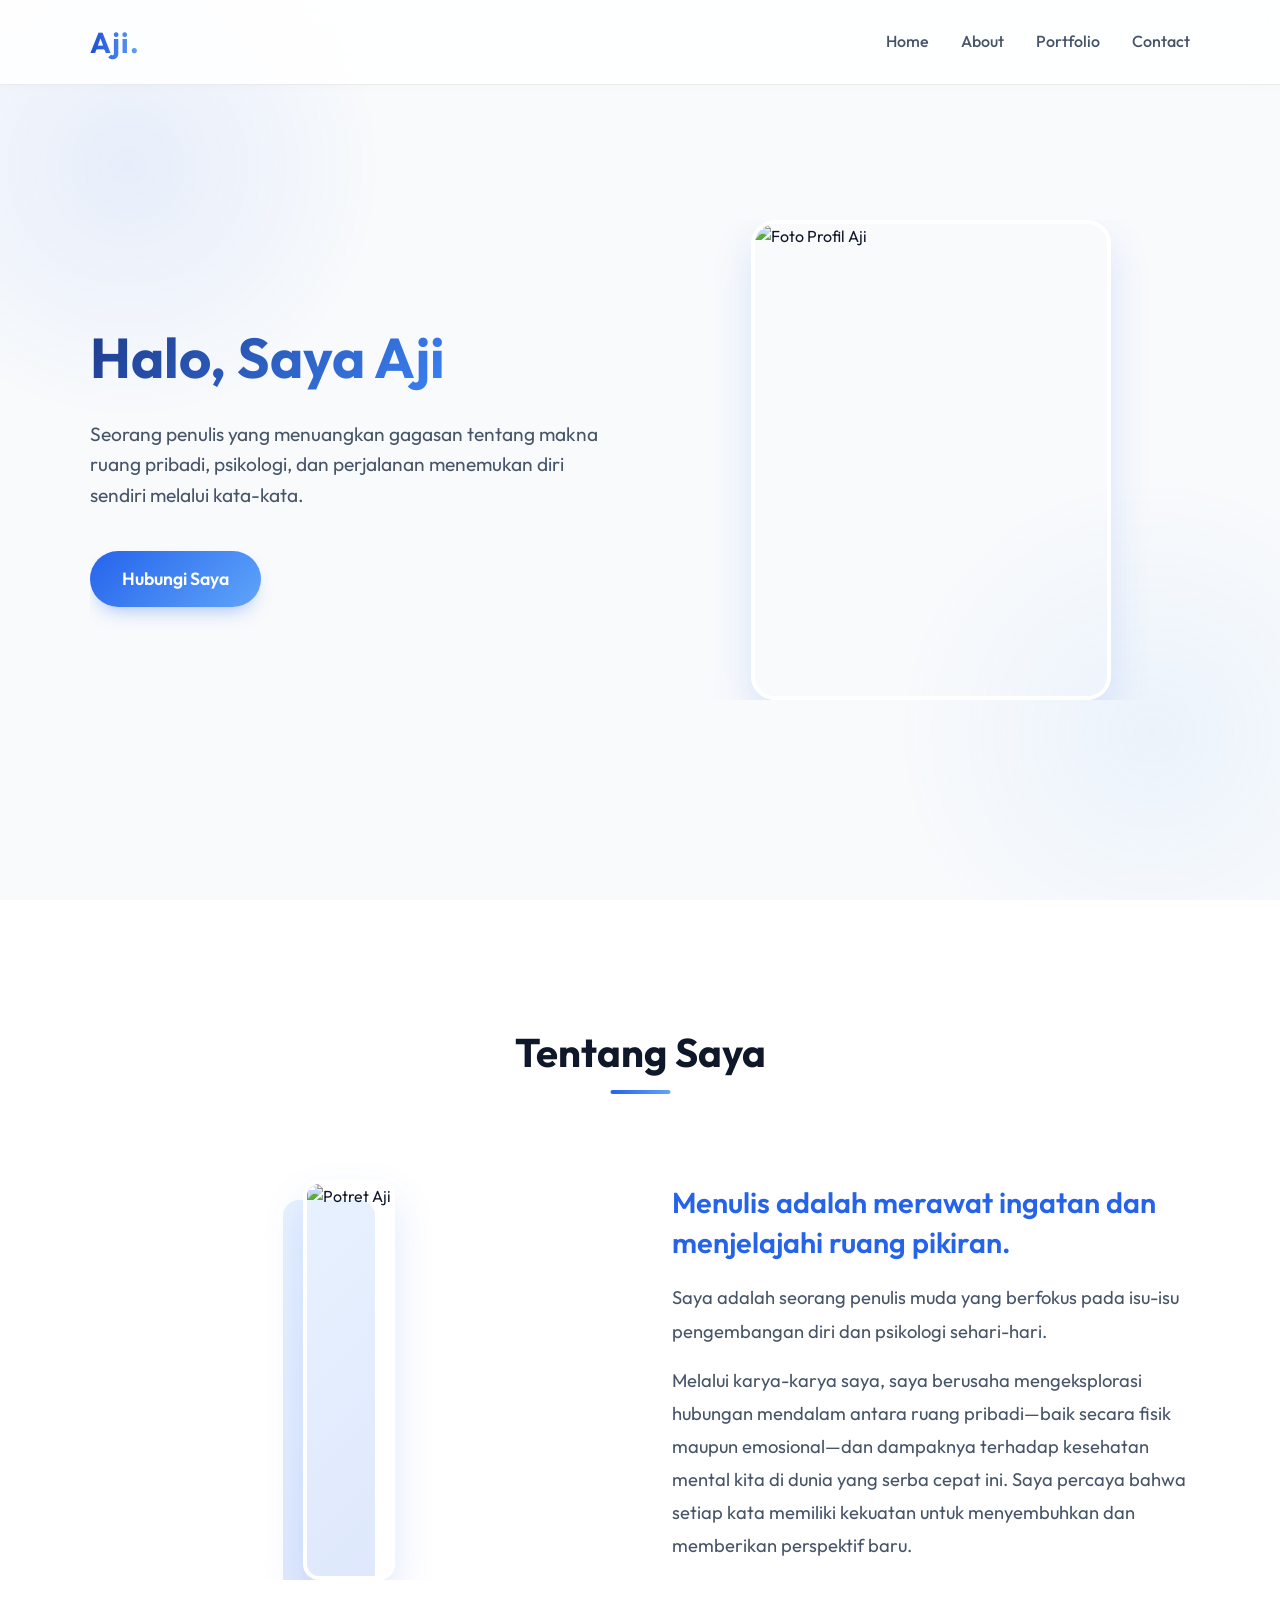
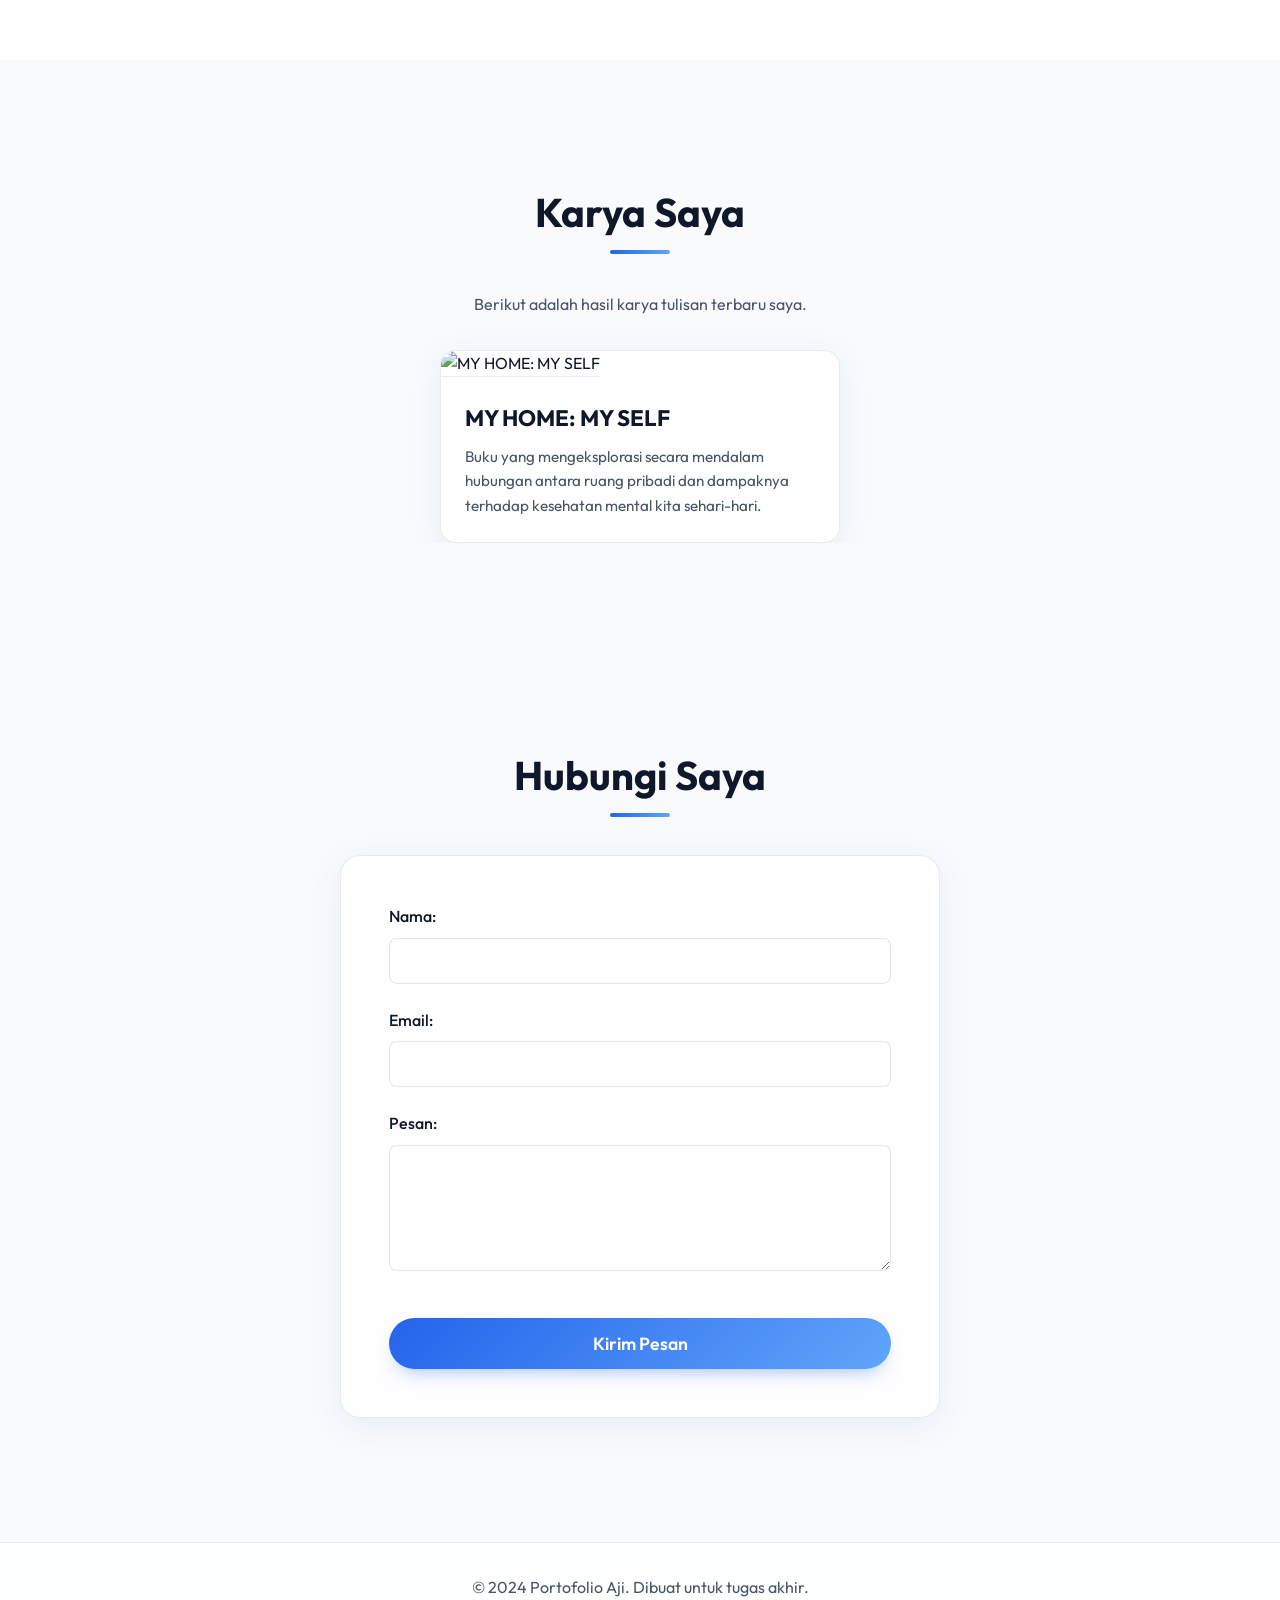
==== index.html @ 503f4e2e "porto" ====
<!doctype html>
<html lang="id">
  <head>
    <meta charset="UTF-8" />
    <meta name="viewport" content="width=device-width, initial-scale=1.0" />
    <title>Portofolio Aji - Penulis</title>
    <link rel="preconnect" href="https://fonts.googleapis.com" />
    <link rel="preconnect" href="https://fonts.gstatic.com" crossorigin />
    <link
      href="https://fonts.googleapis.com/css2?family=Outfit:wght@300;400;500;600;700&display=swap"
      rel="stylesheet"
    />
    <link rel="stylesheet" href="css/style.css" />
  </head>
  <body>
    <header>
      <div class="container">
        <h1>Aji.</h1>
        <nav id="navbar">
          <ul>
            <li><a href="#home">Home</a></li>
            <li><a href="#about">About</a></li>
            <li><a href="#portfolio">Portfolio</a></li>
            <li><a href="#contact">Contact</a></li>
          </ul>
        </nav>
      </div>
    </header>

    <section id="home" class="hero">
      <div class="container hero-content">
        <div class="hero-text">
          <h2>Halo, Saya Aji</h2>
          <p>
            Seorang penulis yang menuangkan gagasan tentang makna ruang pribadi,
            psikologi, dan perjalanan menemukan diri sendiri melalui kata-kata.
          </p>
          <a href="#contact" class="btn">Hubungi Saya</a>
        </div>
        <div class="hero-image">
          <img
            src="img/foto-aji1.jpeg"
            alt="Foto Profil Aji"
            class="profile-img"
          />
        </div>
      </div>
    </section>

    <section id="about">
      <div class="container">
        <h2>Tentang Saya</h2>
        <div class="about-content">
          <div class="about-image">
            <div class="img-wrapper">
              <img src="img/foto-aji2.jpeg" alt="Potret Aji" />
            </div>
          </div>
          <div class="about-text">
            <h3>
              Menulis adalah merawat ingatan dan menjelajahi ruang pikiran.
            </h3>
            <p>
              Saya adalah seorang penulis muda yang berfokus pada isu-isu
              pengembangan diri dan psikologi sehari-hari.
            </p>
            <p>
              Melalui karya-karya saya, saya berusaha mengeksplorasi hubungan
              mendalam antara ruang pribadi—baik secara fisik maupun
              emosional—dan dampaknya terhadap kesehatan mental kita di dunia
              yang serba cepat ini. Saya percaya bahwa setiap kata memiliki
              kekuatan untuk menyembuhkan dan memberikan perspektif baru.
            </p>
          </div>
        </div>
      </div>
    </section>

    <section id="portfolio">
      <div class="container">
        <h2>Karya Saya</h2>
        <p
          style="
            text-align: center;
            color: var(--text-muted);
            margin-bottom: 2rem;
          "
        >
          Berikut adalah hasil karya tulisan terbaru saya.
        </p>

        <div id="portfolio-container" class="grid-container">
          <!-- Data Portofolio Statis -->
          <div class="portfolio-item">
            <img src="img/foto-aji2.jpeg" alt="MY HOME: MY SELF" />
            <div class="portfolio-info">
              <h3>MY HOME: MY SELF</h3>
              <p>
                Buku yang mengeksplorasi secara mendalam hubungan antara ruang
                pribadi dan dampaknya terhadap kesehatan mental kita
                sehari-hari.
              </p>
            </div>
          </div>
        </div>
      </div>
    </section>

    <section id="contact">
      <div class="container">
        <h2>Hubungi Saya</h2>
        <form id="contact-form">
          <div class="form-group">
            <label for="name">Nama:</label>
            <input type="text" id="name" name="name" required />
          </div>
          <div class="form-group">
            <label for="email">Email:</label>
            <input type="email" id="email" name="email" required />
          </div>
          <div class="form-group">
            <label for="message">Pesan:</label>
            <textarea id="message" name="message" rows="5" required></textarea>
          </div>
          <button type="submit" class="btn">Kirim Pesan</button>
        </form>
        <div id="form-response"></div>
      </div>
    </section>

    <footer>
      <div class="container">
        <p>&copy; 2024 Portofolio Aji. Dibuat untuk tugas akhir.</p>
      </div>
    </footer>

    <script src="js/script.js"></script>
  </body>
</html>
---- css/style.css ----
/* Reset Margin dan Padding */
* {
  margin: 0;
  padding: 0;
  box-sizing: border-box;
  font-family: "Outfit", sans-serif;
}

/* CSS Variables - Tema Biru Putih (Light Theme) */
:root {
  --primary-color: #2563eb;
  --primary-hover: #1d4ed8;
  --secondary-color: #60a5fa;
  --bg-color: #f8fafc;
  --card-bg: rgba(255, 255, 255, 0.8);
  --text-main: #0f172a;
  --text-muted: #475569;
  --border-color: rgba(0, 0, 0, 0.08);
  --glass-shadow: 0 8px 32px 0 rgba(37, 99, 235, 0.08);
}

body {
  background-color: var(--bg-color);
  color: var(--text-main);
  line-height: 1.6;
  overflow-x: hidden;
}

/* Background Gradients yang lembut */
body::before {
  content: "";
  position: fixed;
  top: -10%;
  left: -10%;
  width: 40vw;
  height: 40vw;
  background: radial-gradient(
    circle,
    rgba(37, 99, 235, 0.08) 0%,
    rgba(248, 250, 252, 0) 70%
  );
  z-index: -1;
  border-radius: 50%;
}
body::after {
  content: "";
  position: fixed;
  bottom: -10%;
  right: -10%;
  width: 40vw;
  height: 40vw;
  background: radial-gradient(
    circle,
    rgba(96, 165, 250, 0.08) 0%,
    rgba(248, 250, 252, 0) 70%
  );
  z-index: -1;
  border-radius: 50%;
}

.container {
  width: 90%;
  max-width: 1100px;
  margin: auto;
  overflow: hidden;
}

/* Header & Navigasi dengan efek Glassmorphism terang */
header {
  background: rgba(255, 255, 255, 0.85);
  backdrop-filter: blur(12px);
  -webkit-backdrop-filter: blur(12px);
  border-bottom: 1px solid var(--border-color);
  position: fixed;
  width: 100%;
  top: 0;
  z-index: 1000;
  transition: all 0.3s ease;
  box-shadow: 0 2px 10px rgba(0, 0, 0, 0.02);
}

header .container {
  display: flex;
  justify-content: space-between;
  align-items: center;
  padding: 1.2rem 0;
}

header h1 {
  font-weight: 700;
  font-size: 1.8rem;
  background: linear-gradient(to right, #1d4ed8, #60a5fa);
  -webkit-background-clip: text;
  -webkit-text-fill-color: transparent;
  letter-spacing: 1px;
}

nav ul {
  list-style: none;
  display: flex;
  gap: 2rem;
}

nav ul li a {
  color: var(--text-muted);
  text-decoration: none;
  font-weight: 500;
  font-size: 1rem;
  position: relative;
  transition: color 0.3s;
}

nav ul li a::after {
  content: "";
  position: absolute;
  width: 0;
  height: 2px;
  bottom: -4px;
  left: 0;
  background: var(--primary-color);
  transition: width 0.3s ease;
}

nav ul li a:hover {
  color: var(--primary-color);
}

nav ul li a:hover::after {
  width: 100%;
}

/* Section Dasar */
section {
  padding: 120px 0 80px;
}

section h2 {
  text-align: center;
  margin-bottom: 3rem;
  font-size: 2.5rem;
  font-weight: 700;
  position: relative;
  display: inline-block;
  left: 50%;
  transform: translateX(-50%);
  color: var(--text-main);
}
section h2::after {
  content: "";
  position: absolute;
  bottom: -10px;
  left: 50%;
  transform: translateX(-50%);
  width: 60px;
  height: 4px;
  background: linear-gradient(
    to right,
    var(--primary-color),
    var(--secondary-color)
  );
  border-radius: 2px;
}

/* Hero Section */
.hero {
  min-height: 100vh;
  display: flex;
  align-items: center;
  padding-top: 100px;
}

.hero-content {
  display: flex;
  flex-direction: row;
  align-items: center;
  justify-content: space-between;
  gap: 4rem;
  animation: fadeIn 1s ease-out forwards;
}

.hero-text {
  flex: 1;
  text-align: left;
}

.hero-text h2 {
  font-size: 3.5rem;
  margin-bottom: 1rem;
  left: 0;
  transform: none;
  background: linear-gradient(135deg, #1e3a8a, #3b82f6);
  -webkit-background-clip: text;
  -webkit-text-fill-color: transparent;
}
.hero-text h2::after {
  display: none;
}

.hero-text p {
  font-size: 1.2rem;
  color: var(--text-muted);
  margin: 0 0 2.5rem 0;
}

.hero-image {
  flex: 1;
  display: flex;
  justify-content: center;
  position: relative;
}

.profile-img {
  width: 100%;
  max-width: 360px;
  height: 480px;
  border-radius: 24px;
  object-fit: cover;
  object-position: center;
  border: 4px solid #ffffff;
  box-shadow: 0 20px 40px rgba(37, 99, 235, 0.15);
  transition:
    transform 0.5s ease,
    box-shadow 0.5s ease;
}

.profile-img:hover {
  transform: translateY(-10px);
  box-shadow: 0 30px 60px rgba(37, 99, 235, 0.25);
}

/* Tombol */
.btn {
  display: inline-block;
  background: linear-gradient(
    135deg,
    var(--primary-color),
    var(--secondary-color)
  );
  color: #ffffff;
  padding: 14px 32px;
  text-decoration: none;
  border: none;
  border-radius: 30px;
  font-weight: 600;
  font-size: 1.1rem;
  cursor: pointer;
  box-shadow: 0 10px 20px -10px rgba(37, 99, 235, 0.5);
  transition: all 0.3s ease;
}

.btn:hover {
  transform: translateY(-3px);
  box-shadow: 0 15px 25px -10px rgba(37, 99, 235, 0.7);
  color: #ffffff;
}

/* About Section (Layout Split) */
#about {
  background-color: #ffffff;
}

.about-content {
  display: flex;
  align-items: center;
  gap: 4rem;
  margin-top: 3rem;
}

.about-image {
  flex: 1;
  display: flex;
  justify-content: center;
}

.img-wrapper {
  position: relative;
  display: inline-block;
}

.img-wrapper img {
  display: block;
  width: 100%;
  max-width: 320px;
  height: 400px;
  object-fit: cover;
  object-position: top;
  border-radius: 16px;
  box-shadow: 0 20px 40px rgba(37, 99, 235, 0.15);
  position: relative;
  z-index: 2;
  border: 4px solid #ffffff;
}

.img-wrapper::after {
  content: "";
  position: absolute;
  bottom: -20px;
  left: -20px;
  width: 100%;
  height: 100%;
  background: linear-gradient(
    135deg,
    var(--secondary-color),
    var(--primary-color)
  );
  opacity: 0.15;
  border-radius: 16px;
  z-index: 1;
}

.about-text {
  flex: 1;
}

.about-text h3 {
  font-size: 1.8rem;
  color: var(--primary-color);
  margin-bottom: 1.2rem;
  line-height: 1.4;
  font-weight: 600;
}

.about-text p {
  font-size: 1.15rem;
  color: var(--text-muted);
  line-height: 1.8;
  margin-bottom: 1rem;
}

/* Portfolio Grid */
.grid-container {
  display: grid;
  grid-template-columns: repeat(auto-fit, minmax(300px, 1fr));
  gap: 2.5rem;
  justify-content: center;
}

.portfolio-item {
  background: var(--card-bg);
  backdrop-filter: blur(10px);
  -webkit-backdrop-filter: blur(10px);
  border: 1px solid var(--border-color);
  border-radius: 16px;
  overflow: hidden;
  transition:
    transform 0.4s ease,
    box-shadow 0.4s ease;
  box-shadow: var(--glass-shadow);
  max-width: 400px;
  margin: 0 auto;
}

.portfolio-item:hover {
  transform: translateY(-10px);
  box-shadow: 0 20px 40px rgba(37, 99, 235, 0.15);
  border-color: rgba(37, 99, 235, 0.2);
}

.portfolio-item img {
  width: 100%;
  height: 350px;
  object-fit: cover;
  object-position: top;
  border-bottom: 1px solid var(--border-color);
  transition: transform 0.5s ease;
}

.portfolio-item:hover img {
  transform: scale(1.05);
}

.portfolio-info {
  padding: 1.5rem;
}

.portfolio-info h3 {
  font-size: 1.4rem;
  color: var(--text-main);
  margin-bottom: 0.5rem;
}

.portfolio-info p {
  color: var(--text-muted);
  font-size: 0.95rem;
}

.loading {
  text-align: center;
  grid-column: 1 / -1;
  font-size: 1.2rem;
  color: var(--text-muted);
  animation: pulse 1.5s infinite;
}

/* Form Kontak */
#contact-form {
  max-width: 600px;
  margin: 0 auto;
  background: var(--card-bg);
  backdrop-filter: blur(10px);
  border: 1px solid var(--border-color);
  padding: 3rem;
  border-radius: 20px;
  box-shadow: var(--glass-shadow);
}

.form-group {
  margin-bottom: 1.5rem;
}

.form-group label {
  display: block;
  margin-bottom: 0.5rem;
  font-weight: 500;
  color: var(--text-main);
}

.form-group input,
.form-group textarea {
  width: 100%;
  padding: 12px 16px;
  background: #ffffff;
  border: 1px solid rgba(0, 0, 0, 0.1);
  border-radius: 8px;
  color: var(--text-main);
  font-family: inherit;
  font-size: 1rem;
  transition: all 0.3s ease;
}

.form-group input:focus,
.form-group textarea:focus {
  outline: none;
  border-color: var(--primary-color);
  box-shadow: 0 0 0 3px rgba(37, 99, 235, 0.15);
}

#contact-form .btn {
  width: 100%;
  margin-top: 1rem;
}

#form-response {
  margin-top: 20px;
  text-align: center;
  font-weight: 500;
  min-height: 24px;
}
.success {
  color: #16a34a;
}
.error {
  color: #dc2626;
}

/* Footer */
footer {
  text-align: center;
  padding: 2rem 0;
  border-top: 1px solid var(--border-color);
  color: var(--text-muted);
  background: rgba(255, 255, 255, 0.85);
}

/* Animations */
@keyframes fadeIn {
  from {
    opacity: 0;
    transform: translateY(20px);
  }
  to {
    opacity: 1;
    transform: translateY(0);
  }
}

@keyframes pulse {
  0% {
    opacity: 0.6;
  }
  50% {
    opacity: 1;
  }
  100% {
    opacity: 0.6;
  }
}

/* Responsif untuk Layar Kecil */
@media (max-width: 768px) {
  header .container {
    flex-direction: column;
    gap: 1rem;
  }
  nav ul {
    gap: 1rem;
    flex-wrap: wrap;
    justify-content: center;
  }
  .hero-content {
    flex-direction: column-reverse;
    text-align: center;
    gap: 2rem;
  }
  .hero-text {
    text-align: center;
  }
  .hero-text h2 {
    font-size: 2.5rem;
  }
  .profile-img {
    height: 350px;
  }
  .about-content {
    flex-direction: column;
    text-align: center;
    gap: 3rem;
  }
  .img-wrapper::after {
    bottom: -15px;
    left: 15px;
  }
  section {
    padding: 80px 0 40px;
  }
  #contact-form {
    padding: 2rem;
  }
}
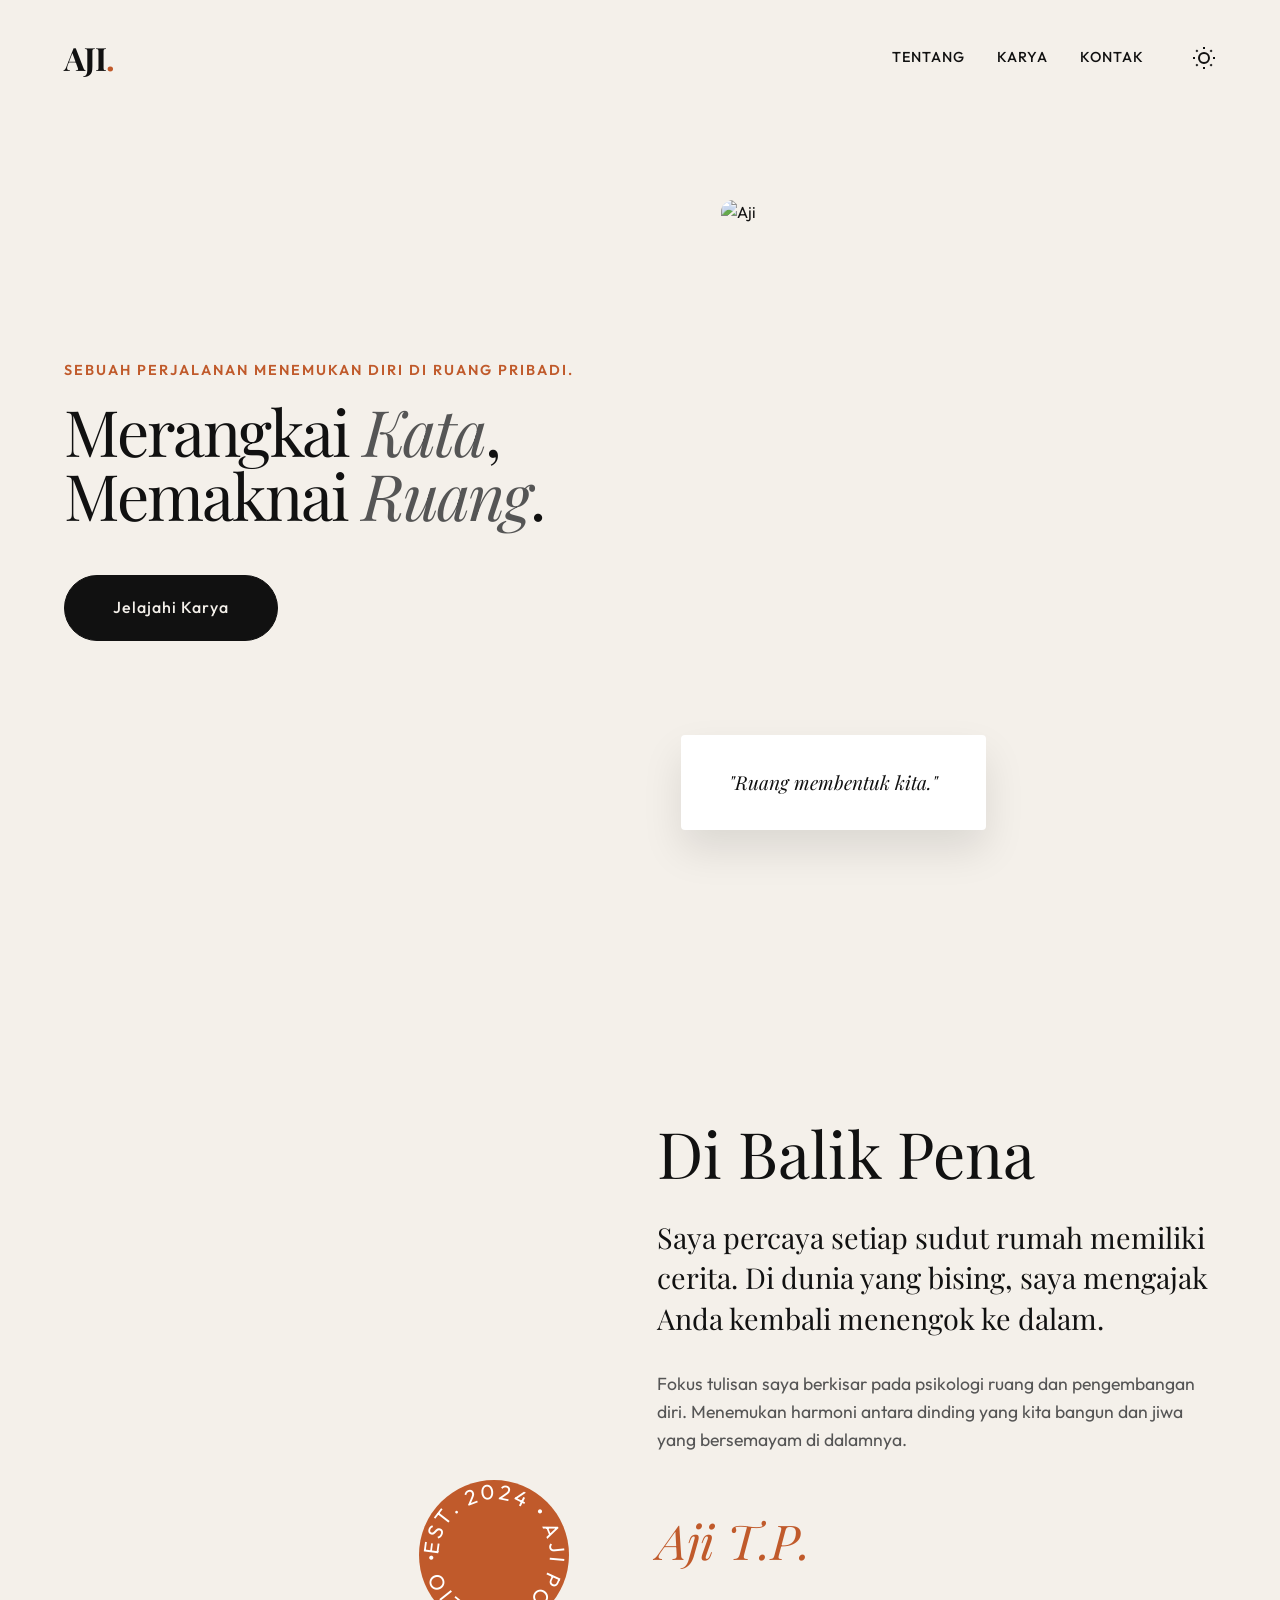
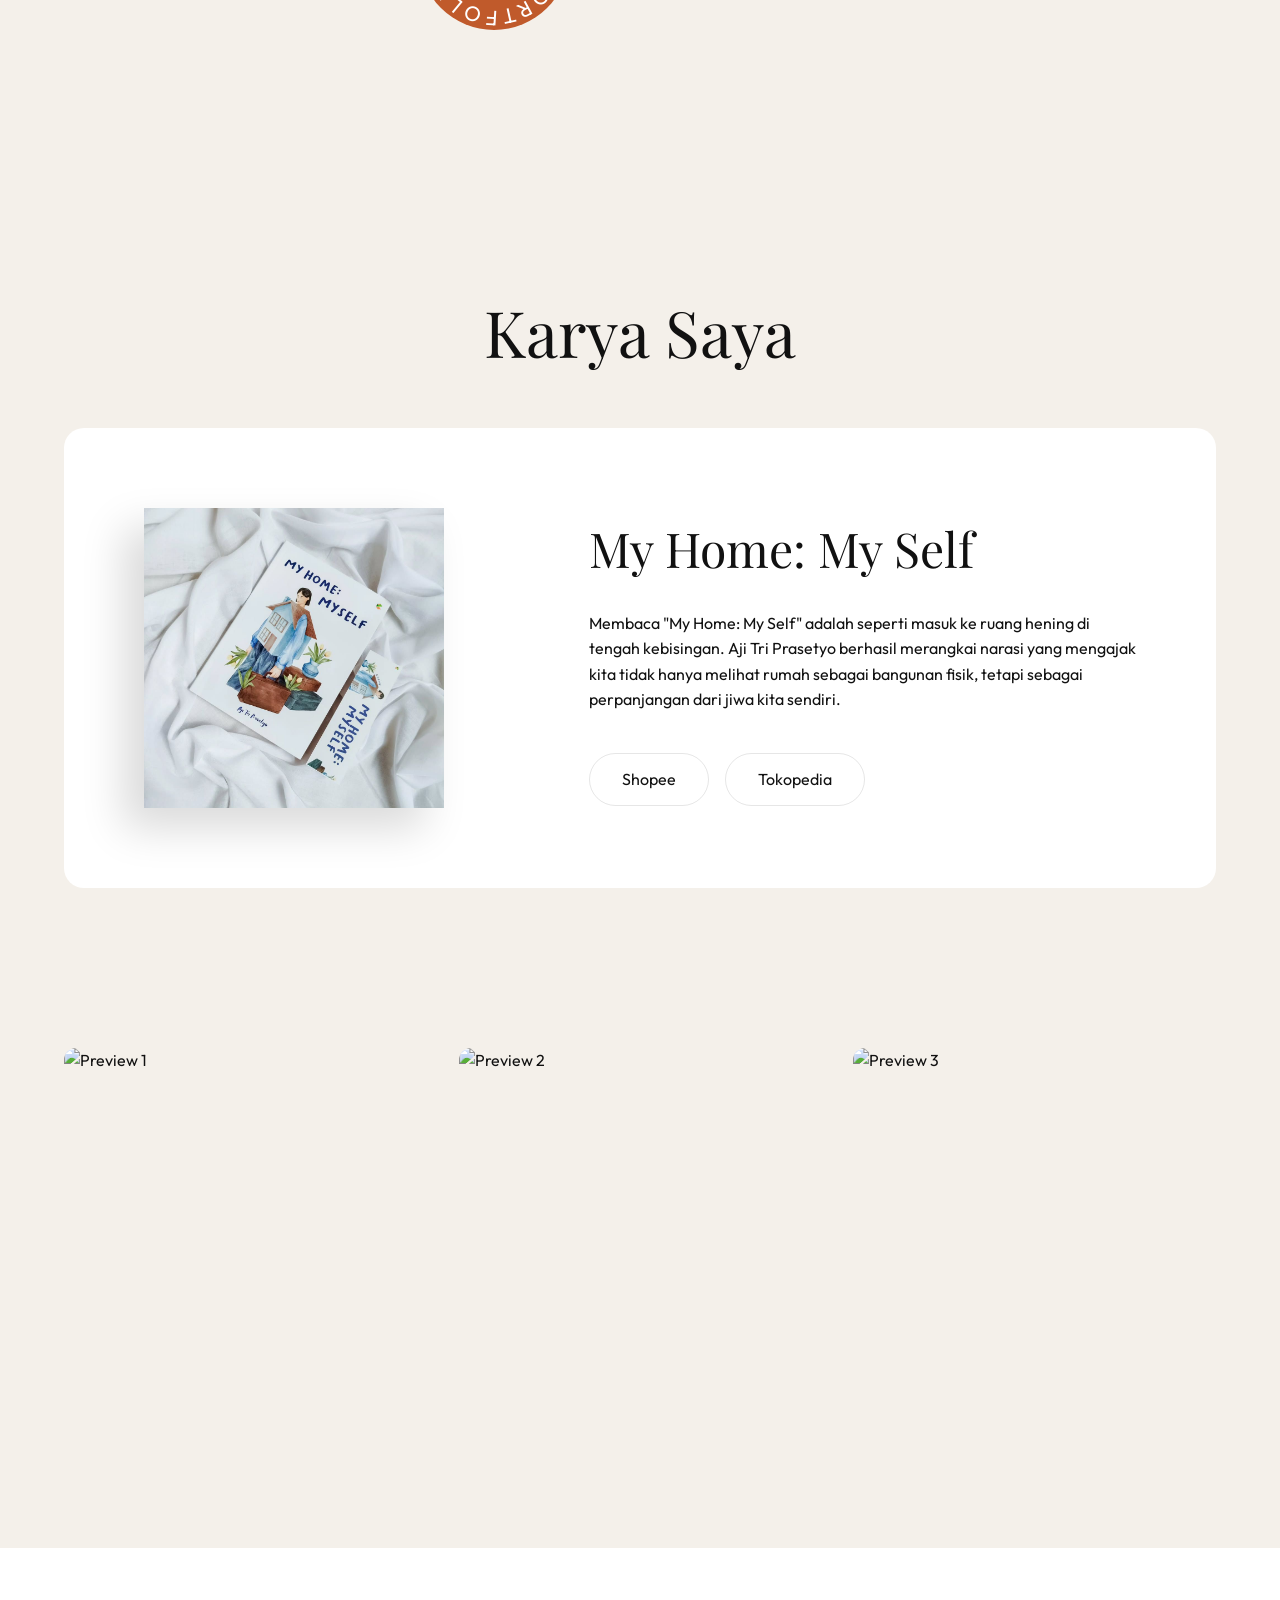
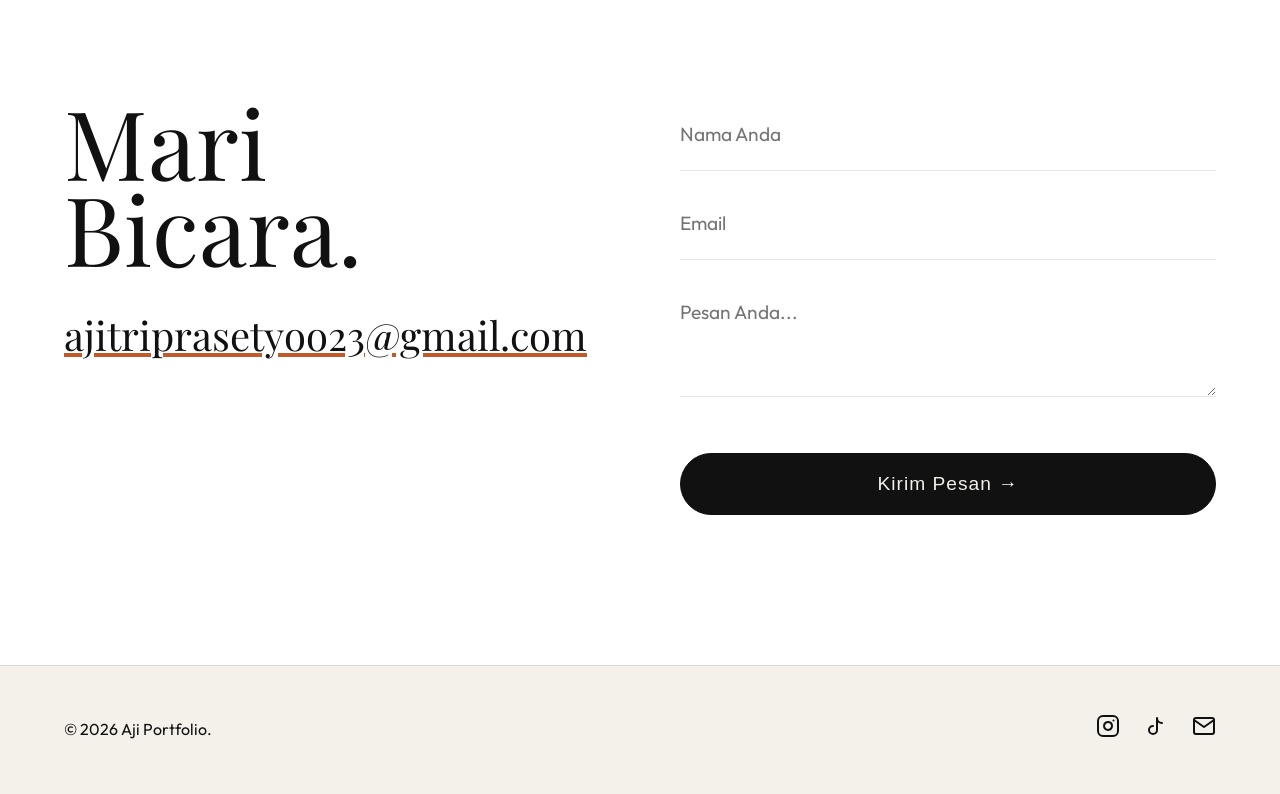
==== commit daa3be4a: "terbaru" ====
--- a/index.html
+++ b/index.html
@@ -1,136 +1,281 @@
 <!doctype html>
-<html lang="id">
+<html lang="id" data-theme="light">
   <head>
     <meta charset="UTF-8" />
     <meta name="viewport" content="width=device-width, initial-scale=1.0" />
-    <title>Portofolio Aji - Penulis</title>
+    <title>Aji — Penulis & Ruang</title>
+
     <link rel="preconnect" href="https://fonts.googleapis.com" />
     <link rel="preconnect" href="https://fonts.gstatic.com" crossorigin />
     <link
-      href="https://fonts.googleapis.com/css2?family=Outfit:wght@300;400;500;600;700&display=swap"
+      href="https://fonts.googleapis.com/css2?family=Outfit:wght@300;400;500;600&family=Playfair+Display:ital,wght@0,400;0,600;0,700;1,400;1,600&display=swap"
       rel="stylesheet"
     />
+
     <link rel="stylesheet" href="css/style.css" />
   </head>
   <body>
-    <header>
+    <nav class="navbar">
+      <div class="container nav-wrapper">
+        <a href="#" class="logo">AJI<span>.</span></a>
+
+        <div class="nav-right">
+          <ul class="nav-links">
+            <li><a href="#about">Tentang</a></li>
+            <li><a href="#book">Karya</a></li>
+            <li><a href="#contact">Kontak</a></li>
+          </ul>
+          <button
+            id="theme-toggle"
+            aria-label="Toggle Dark Mode"
+            style="cursor: pointer"
+          >
+            <svg
+              class="sun-icon"
+              viewBox="0 0 24 24"
+              fill="none"
+              stroke="currentColor"
+              stroke-width="2"
+            >
+              <circle cx="12" cy="12" r="5"></circle>
+              <line x1="12" y1="1" x2="12" y2="3"></line>
+              <line x1="12" y1="21" x2="12" y2="23"></line>
+              <line x1="4.22" y1="4.22" x2="5.64" y2="5.64"></line>
+              <line x1="18.36" y1="18.36" x2="19.78" y2="19.78"></line>
+              <line x1="1" y1="12" x2="3" y2="12"></line>
+              <line x1="21" y1="12" x2="23" y2="12"></line>
+              <line x1="4.22" y1="19.78" x2="5.64" y2="18.36"></line>
+              <line x1="18.36" y1="5.64" x2="19.78" y2="4.22"></line>
+            </svg>
+          </button>
+        </div>
+      </div>
+    </nav>
+
+    <header class="hero-section">
+      <div class="container hero-content">
+        <div class="hero-text reveal-up">
+          <p class="eyebrow">
+            Sebuah Perjalanan Menemukan Diri di Ruang Pribadi.
+          </p>
+          <h1 class="split-text">
+            Merangkai <i>Kata</i>,<br />Memaknai <i>Ruang</i>.
+          </h1>
+          <a href="#book" class="btn-primary">Jelajahi Karya</a>
+        </div>
+        <div class="hero-visual reveal-up delay-1">
+          <div class="parallax-wrap">
+            <img
+              src="img/foto-aji1.jpeg"
+              alt="Aji"
+              class="parallax-img"
+              data-speed="0.15"
+            />
+          </div>
+          <div class="floating-box">
+            <p>"Ruang membentuk kita."</p>
+          </div>
+        </div>
+      </div>
+    </header>
+
+    <section id="about" class="about-section">
+      <div class="container about-grid">
+        <div class="about-visual reveal-up">
+          <img src="img/foto-aji2.jpeg" alt="Aji Writing" class="portrait" />
+          <div class="stamp-wrapper">
+            <svg viewBox="0 0 100 100" class="rotating-text">
+              <path
+                d="M 50, 50 m -37, 0 a 37,37 0 1,1 74,0 a 37,37 0 1,1 -74,0"
+                id="circle"
+                fill="none"
+              />
+              <text>
+                <textPath href="#circle">Est. 2024 • Aji Portfolio •</textPath>
+              </text>
+            </svg>
+          </div>
+        </div>
+        <div class="about-narrative reveal-up delay-1">
+          <h2 class="section-title">Di Balik Pena</h2>
+          <p class="large-text">
+            Saya percaya setiap sudut rumah memiliki cerita. Di dunia yang
+            bising, saya mengajak Anda kembali menengok ke dalam.
+          </p>
+          <p class="muted-text">
+            Fokus tulisan saya berkisar pada psikologi ruang dan pengembangan
+            diri. Menemukan harmoni antara dinding yang kita bangun dan jiwa
+            yang bersemayam di dalamnya.
+          </p>
+          <div class="signature">Aji T.P.</div>
+        </div>
+      </div>
+    </section>
+
+    <section id="book" class="featured-book-section">
       <div class="container">
-        <h1>Aji.</h1>
-        <nav id="navbar">
-          <ul>
-            <li><a href="#home">Home</a></li>
-            <li><a href="#about">About</a></li>
-            <li><a href="#portfolio">Portfolio</a></li>
-            <li><a href="#contact">Contact</a></li>
-          </ul>
-        </nav>
-      </div>
-    </header>
-
-    <section id="home" class="hero">
-      <div class="container hero-content">
-        <div class="hero-text">
-          <h2>Halo, Saya Aji</h2>
-          <p>
-            Seorang penulis yang menuangkan gagasan tentang makna ruang pribadi,
-            psikologi, dan perjalanan menemukan diri sendiri melalui kata-kata.
-          </p>
-          <a href="#contact" class="btn">Hubungi Saya</a>
-        </div>
-        <div class="hero-image">
-          <img
-            src="img/foto-aji1.jpeg"
-            alt="Foto Profil Aji"
-            class="profile-img"
-          />
+        <h2 class="section-title center reveal-up">Karya Saya</h2>
+
+        <div class="book-showcase reveal-up">
+          <div class="book-cover-wrapper">
+            <img
+              src="img/sampul-buku.jpg"
+              alt="Cover My Home My Self"
+              class="main-cover"
+            />
+          </div>
+
+          <div class="showcase-content">
+            <h3>My Home: My Self</h3>
+            <p class="synopsis">
+              Membaca "My Home: My Self" adalah seperti masuk ke ruang hening di
+              tengah kebisingan. Aji Tri Prasetyo berhasil merangkai narasi yang
+              mengajak kita tidak hanya melihat rumah sebagai bangunan fisik,
+              tetapi sebagai perpanjangan dari jiwa kita sendiri.
+            </p>
+            <div class="shop-badges">
+              <a href="#" class="btn-outline">Shopee</a>
+              <a href="#" class="btn-outline">Tokopedia</a>
+            </div>
+          </div>
+        </div>
+
+        <div id="dynamic-portfolio" class="dynamic-grid reveal-up"></div>
+
+        <div class="visual-strip reveal-up">
+          <div class="strip-item">
+            <img src="img/buku-satu.jpg" alt="Preview 1" />
+          </div>
+          <div class="strip-item">
+            <img src="img/buku-dua.jpg" alt="Preview 2" />
+          </div>
+          <div class="strip-item">
+            <img src="img/buku-tiga.jpg" alt="Preview 3" />
+          </div>
         </div>
       </div>
     </section>
 
-    <section id="about">
-      <div class="container">
-        <h2>Tentang Saya</h2>
-        <div class="about-content">
-          <div class="about-image">
-            <div class="img-wrapper">
-              <img src="img/foto-aji2.jpeg" alt="Potret Aji" />
-            </div>
-          </div>
-          <div class="about-text">
-            <h3>
-              Menulis adalah merawat ingatan dan menjelajahi ruang pikiran.
-            </h3>
-            <p>
-              Saya adalah seorang penulis muda yang berfokus pada isu-isu
-              pengembangan diri dan psikologi sehari-hari.
-            </p>
-            <p>
-              Melalui karya-karya saya, saya berusaha mengeksplorasi hubungan
-              mendalam antara ruang pribadi—baik secara fisik maupun
-              emosional—dan dampaknya terhadap kesehatan mental kita di dunia
-              yang serba cepat ini. Saya percaya bahwa setiap kata memiliki
-              kekuatan untuk menyembuhkan dan memberikan perspektif baru.
-            </p>
-          </div>
+    <section id="contact" class="contact-section">
+      <div class="container contact-wrapper reveal-up">
+        <div class="contact-text">
+          <h2 class="huge-text">Mari<br />Bicara.</h2>
+          <a
+            href="https://mail.google.com/mail/?view=cm&fs=1&to=ajitriprasetyoo23@gmail.com"
+            target="_blank"
+            class="email-display"
+            >ajitriprasetyoo23@gmail.com</a
+          >
+        </div>
+
+        <div class="form-card">
+          <form id="contact-form" class="minimal-form">
+            <div class="input-group">
+              <input
+                type="text"
+                id="name"
+                name="name"
+                placeholder="Nama Anda"
+                required
+              />
+            </div>
+            <div class="input-group">
+              <input
+                type="email"
+                id="email"
+                name="email"
+                placeholder="Email"
+                required
+              />
+            </div>
+            <div class="input-group">
+              <textarea
+                id="message"
+                name="message"
+                rows="3"
+                placeholder="Pesan Anda..."
+                required
+              ></textarea>
+            </div>
+            <button type="submit" class="btn-primary full-width">
+              Kirim Pesan &rarr;
+            </button>
+            <div id="form-response"></div>
+          </form>
         </div>
       </div>
     </section>
 
-    <section id="portfolio">
-      <div class="container">
-        <h2>Karya Saya</h2>
-        <p
-          style="
-            text-align: center;
-            color: var(--text-muted);
-            margin-bottom: 2rem;
-          "
-        >
-          Berikut adalah hasil karya tulisan terbaru saya.
-        </p>
-
-        <div id="portfolio-container" class="grid-container">
-          <!-- Data Portofolio Statis -->
-          <div class="portfolio-item">
-            <img src="img/foto-aji2.jpeg" alt="MY HOME: MY SELF" />
-            <div class="portfolio-info">
-              <h3>MY HOME: MY SELF</h3>
-              <p>
-                Buku yang mengeksplorasi secara mendalam hubungan antara ruang
-                pribadi dan dampaknya terhadap kesehatan mental kita
-                sehari-hari.
-              </p>
-            </div>
-          </div>
-        </div>
-      </div>
-    </section>
-
-    <section id="contact">
-      <div class="container">
-        <h2>Hubungi Saya</h2>
-        <form id="contact-form">
-          <div class="form-group">
-            <label for="name">Nama:</label>
-            <input type="text" id="name" name="name" required />
-          </div>
-          <div class="form-group">
-            <label for="email">Email:</label>
-            <input type="email" id="email" name="email" required />
-          </div>
-          <div class="form-group">
-            <label for="message">Pesan:</label>
-            <textarea id="message" name="message" rows="5" required></textarea>
-          </div>
-          <button type="submit" class="btn">Kirim Pesan</button>
-        </form>
-        <div id="form-response"></div>
-      </div>
-    </section>
-
     <footer>
-      <div class="container">
-        <p>&copy; 2024 Portofolio Aji. Dibuat untuk tugas akhir.</p>
+      <div class="container footer-content">
+        <span class="copyright">&copy; 2026 Aji Portfolio.</span>
+        <div class="socials">
+          <a
+            href="https://www.instagram.com/aji.story_"
+            target="_blank"
+            aria-label="Instagram"
+          >
+            <svg
+              xmlns="http://www.w3.org/2000/svg"
+              width="24"
+              height="24"
+              viewBox="0 0 24 24"
+              fill="none"
+              stroke="currentColor"
+              stroke-width="2"
+              stroke-linecap="round"
+              stroke-linejoin="round"
+              class="social-icon"
+            >
+              <rect x="2" y="2" width="20" height="20" rx="5" ry="5"></rect>
+              <path d="M16 11.37A4 4 0 1 1 12.63 8 4 4 0 0 1 16 11.37z"></path>
+              <line x1="17.5" y1="6.5" x2="17.51" y2="6.5"></line>
+            </svg>
+          </a>
+          <a
+            href="https://www.tiktok.com/@notzmood"
+            target="_blank"
+            aria-label="TikTok"
+          >
+            <svg
+              xmlns="http://www.w3.org/2000/svg"
+              width="24"
+              height="24"
+              viewBox="0 0 24 24"
+              fill="none"
+              stroke="currentColor"
+              stroke-width="2"
+              stroke-linecap="round"
+              stroke-linejoin="round"
+              class="social-icon"
+            >
+              <path d="M9 12a4 4 0 1 0 4 4V4a5 5 0 0 0 5 5"></path>
+            </svg>
+          </a>
+          <a
+            href="https://mail.google.com/mail/?view=cm&fs=1&to=ajitriprasetyoo23@gmail.com"
+            target="_blank"
+            aria-label="Email"
+          >
+            <svg
+              xmlns="http://www.w3.org/2000/svg"
+              width="24"
+              height="24"
+              viewBox="0 0 24 24"
+              fill="none"
+              stroke="currentColor"
+              stroke-width="2"
+              stroke-linecap="round"
+              stroke-linejoin="round"
+              class="social-icon"
+            >
+              <path
+                d="M4 4h16c1.1 0 2 .9 2 2v12c0 1.1-.9 2-2 2H4c-1.1 0-2-.9-2-2V6c0-1.1.9-2 2-2z"
+              ></path>
+              <polyline points="22,6 12,13 2,6"></polyline>
+            </svg>
+          </a>
+        </div>
       </div>
     </footer>
 
--- a/css/style.css
+++ b/css/style.css
@@ -1,529 +1,491 @@
-/* Reset Margin dan Padding */
+/* =========================================
+   IMMERSIVE & INTERACTIVE THEME
+   ========================================= */
+
+:root {
+  /* Light Theme (Default) */
+  --bg-color: #f4f0ea;
+  --text-main: #111111;
+  --text-muted: #555555;
+  --accent-color: #c05a2b; /* Terracotta */
+  --accent-hover: #9c451e;
+  --border-color: rgba(17, 17, 17, 0.1);
+  --surface-color: #ffffff;
+
+  --font-serif: "Playfair Display", serif;
+  --font-sans: "Outfit", sans-serif;
+}
+
+/* Dark Theme Variables */
+[data-theme="dark"] {
+  --bg-color: #111111;
+  --text-main: #f4f0ea;
+  --text-muted: #a09d98;
+  --accent-color: #e07a4b;
+  --border-color: rgba(244, 240, 234, 0.1);
+  --surface-color: #1a1a1a;
+}
+
 * {
   margin: 0;
   padding: 0;
   box-sizing: border-box;
-  font-family: "Outfit", sans-serif;
-}
-
-/* CSS Variables - Tema Biru Putih (Light Theme) */
-:root {
-  --primary-color: #2563eb;
-  --primary-hover: #1d4ed8;
-  --secondary-color: #60a5fa;
-  --bg-color: #f8fafc;
-  --card-bg: rgba(255, 255, 255, 0.8);
-  --text-main: #0f172a;
-  --text-muted: #475569;
-  --border-color: rgba(0, 0, 0, 0.08);
-  --glass-shadow: 0 8px 32px 0 rgba(37, 99, 235, 0.08);
+}
+
+html {
+  scroll-behavior: smooth;
 }
 
 body {
   background-color: var(--bg-color);
   color: var(--text-main);
+  font-family: var(--font-sans);
   line-height: 1.6;
   overflow-x: hidden;
-}
-
-/* Background Gradients yang lembut */
-body::before {
-  content: "";
-  position: fixed;
-  top: -10%;
-  left: -10%;
-  width: 40vw;
-  height: 40vw;
-  background: radial-gradient(
-    circle,
-    rgba(37, 99, 235, 0.08) 0%,
-    rgba(248, 250, 252, 0) 70%
-  );
-  z-index: -1;
-  border-radius: 50%;
-}
-body::after {
-  content: "";
-  position: fixed;
-  bottom: -10%;
-  right: -10%;
-  width: 40vw;
-  height: 40vw;
-  background: radial-gradient(
-    circle,
-    rgba(96, 165, 250, 0.08) 0%,
-    rgba(248, 250, 252, 0) 70%
-  );
-  z-index: -1;
-  border-radius: 50%;
+  transition:
+    background-color 0.5s ease,
+    color 0.5s ease;
+}
+
+img {
+  max-width: 100%;
+  display: block;
+}
+a {
+  text-decoration: none;
+  color: inherit;
 }
 
 .container {
   width: 90%;
-  max-width: 1100px;
-  margin: auto;
-  overflow: hidden;
-}
-
-/* Header & Navigasi dengan efek Glassmorphism terang */
-header {
-  background: rgba(255, 255, 255, 0.85);
-  backdrop-filter: blur(12px);
-  -webkit-backdrop-filter: blur(12px);
-  border-bottom: 1px solid var(--border-color);
+  max-width: 1200px;
+  margin: 0 auto;
+}
+
+/* --- TYPOGRAPHY --- */
+h1,
+h2,
+h3 {
+  font-family: var(--font-serif);
+  font-weight: 400;
+}
+.eyebrow {
+  font-size: 0.9rem;
+  text-transform: uppercase;
+  letter-spacing: 2px;
+  color: var(--accent-color);
+  font-weight: 600;
+  margin-bottom: 1rem;
+}
+.section-title {
+  font-size: 4rem;
+  line-height: 1;
+  margin-bottom: 2rem;
+}
+.huge-text {
+  font-size: 6rem;
+  line-height: 0.9;
+  font-family: var(--font-serif);
+}
+
+/* --- BUTTONS --- */
+.btn-primary {
+  display: inline-block;
+  padding: 1.2rem 3rem;
+  background-color: var(--text-main);
+  color: var(--bg-color);
+  border-radius: 50px;
+  font-weight: 500;
+  letter-spacing: 1px;
+  border: 1px solid var(--text-main);
+  transition: all 0.3s;
+  cursor: pointer;
+}
+.btn-primary:hover {
+  background-color: var(--accent-color);
+  border-color: var(--accent-color);
+  color: #fff;
+}
+.btn-outline {
+  padding: 0.8rem 2rem;
+  border: 1px solid var(--border-color);
+  border-radius: 50px;
+  transition: 0.3s;
+  cursor: pointer;
+}
+.btn-outline:hover {
+  background: var(--text-main);
+  color: var(--bg-color);
+}
+
+/* --- NAVBAR --- */
+.navbar {
   position: fixed;
   width: 100%;
   top: 0;
   z-index: 1000;
+  padding: 2rem 0;
+  transition: all 0.4s ease;
+}
+.navbar.scrolled {
+  padding: 1rem 0;
+  background: rgba(var(--bg-color), 0.8);
+  backdrop-filter: blur(15px);
+  border-bottom: 1px solid var(--border-color);
+}
+.nav-wrapper {
+  display: flex;
+  justify-content: space-between;
+  align-items: center;
+}
+.logo {
+  font-family: var(--font-serif);
+  font-size: 2rem;
+  font-weight: 700;
+  letter-spacing: -1px;
+}
+.logo span {
+  color: var(--accent-color);
+}
+.nav-right {
+  display: flex;
+  align-items: center;
+  gap: 3rem;
+}
+.nav-links {
+  display: flex;
+  gap: 2rem;
+  list-style: none;
+  font-size: 0.9rem;
+  font-weight: 500;
+  text-transform: uppercase;
+  letter-spacing: 1px;
+}
+
+#theme-toggle {
+  background: none;
+  border: none;
+  color: var(--text-main);
+  width: 24px;
+  height: 24px;
+  display: flex;
+  align-items: center;
+  justify-content: center;
+}
+
+/* --- HERO SECTION --- */
+.hero-section {
+  min-height: 100vh;
+  display: flex;
+  align-items: center;
+  padding-top: 100px;
+}
+.hero-content {
+  display: grid;
+  grid-template-columns: 1.2fr 1fr;
+  gap: 4rem;
+  align-items: center;
+}
+.hero-text h1 {
+  font-size: 5vw;
+  line-height: 1;
+  margin-bottom: 3rem;
+  letter-spacing: -2px;
+}
+.hero-text i {
+  font-style: italic;
+  color: var(--text-muted);
+}
+
+.hero-visual {
+  position: relative;
+}
+.parallax-wrap {
+  overflow: hidden;
+  border-radius: 12px;
+  height: 600px;
+}
+.parallax-img {
+  width: 100%;
+  height: 130%;
+  object-fit: cover;
+  filter: grayscale(20%);
+}
+
+.floating-box {
+  position: absolute;
+  bottom: -30px;
+  left: -40px;
+  background: var(--surface-color);
+  padding: 2rem 3rem;
+  font-family: var(--font-serif);
+  font-style: italic;
+  font-size: 1.2rem;
+  box-shadow: 0 20px 40px rgba(0, 0, 0, 0.1);
+  border-radius: 4px;
+}
+
+/* --- ABOUT SECTION --- */
+.about-section {
+  padding: 150px 0;
+}
+.about-grid {
+  display: grid;
+  grid-template-columns: 1fr 1.2fr;
+  gap: 8rem;
+  align-items: center;
+}
+.about-visual {
+  position: relative;
+}
+.portrait {
+  border-radius: 500px 500px 0 0;
+  height: 600px;
+  object-fit: cover;
+  filter: grayscale(50%);
+  transition: filter 0.5s;
+}
+.portrait:hover {
+  filter: grayscale(0%);
+}
+
+.stamp-wrapper {
+  position: absolute;
+  bottom: 20px;
+  right: -40px;
+  width: 150px;
+  height: 150px;
+  background: var(--accent-color);
+  border-radius: 50%;
+  display: flex;
+  align-items: center;
+  justify-content: center;
+  color: #fff;
+  font-family: var(--font-sans);
+  letter-spacing: 2px;
+}
+.rotating-text {
+  animation: rotate 10s linear infinite;
+  fill: #fff;
+  font-size: 14px;
+  text-transform: uppercase;
+}
+@keyframes rotate {
+  100% {
+    transform: rotate(360deg);
+  }
+}
+
+.large-text {
+  font-size: 1.8rem;
+  line-height: 1.4;
+  margin-bottom: 2rem;
+  font-family: var(--font-serif);
+}
+.muted-text {
+  color: var(--text-muted);
+  font-size: 1.1rem;
+  margin-bottom: 3rem;
+}
+.signature {
+  font-family: var(--font-serif);
+  font-size: 3rem;
+  color: var(--accent-color);
+  font-style: italic;
+}
+
+/* --- BOOK SECTION --- */
+.featured-book-section {
+  padding: 100px 0;
+}
+.center {
+  text-align: center;
+}
+.book-showcase {
+  display: grid;
+  grid-template-columns: 1fr 1.5fr;
+  gap: 5rem;
+  background: var(--surface-color);
+  padding: 5rem;
+  border-radius: 20px;
+  align-items: center;
+  margin-top: 4rem;
+}
+.main-cover {
+  max-width: 300px;
+  box-shadow: -20px 20px 40px rgba(0, 0, 0, 0.15);
+  transition: transform 0.5s;
+}
+.book-cover-wrapper:hover .main-cover {
+  transform: scale(1.05) rotate(-5deg);
+}
+.showcase-content h3 {
+  font-size: 3rem;
+  margin-bottom: 1.5rem;
+}
+.shop-badges {
+  display: flex;
+  gap: 1rem;
+  margin-top: 2.5rem;
+}
+
+/* DYNAMIC DATA */
+.dynamic-grid {
+  margin-top: 4rem;
+  display: grid;
+  grid-template-columns: repeat(auto-fit, minmax(300px, 1fr));
+  gap: 3rem;
+}
+.dynamic-card {
+  padding: 2rem;
+  border-bottom: 1px solid var(--border-color);
+  transition: 0.3s;
+}
+.dynamic-card:hover {
+  background: var(--surface-color);
+  transform: translateY(-10px);
+}
+.dynamic-card img {
+  height: 250px;
+  width: 100%;
+  object-fit: cover;
+  border-radius: 8px;
+  margin-bottom: 1.5rem;
+}
+.dynamic-card h4 {
+  font-size: 2rem;
+  margin-bottom: 1rem;
+}
+
+/* STRIP GALLERY */
+.visual-strip {
+  display: grid;
+  grid-template-columns: repeat(3, 1fr);
+  gap: 2rem;
+  margin-top: 6rem;
+}
+.strip-item {
+  overflow: hidden;
+  border-radius: 12px;
+}
+.strip-item img {
+  height: 400px;
+  width: 100%;
+  object-fit: cover;
+  transition: transform 0.8s;
+}
+.strip-item:hover img {
+  transform: scale(1.1);
+}
+
+/* --- CONTACT --- */
+.contact-section {
+  padding: 150px 0;
+  background: var(--surface-color);
+}
+.contact-wrapper {
+  display: grid;
+  grid-template-columns: 1fr 1fr;
+  gap: 5rem;
+}
+.email-display {
+  font-size: 2.5rem;
+  font-family: var(--font-serif);
+  text-decoration: underline;
+  text-decoration-color: var(--accent-color);
+  margin-top: 2rem;
+  display: inline-block;
+}
+
+.minimal-form input,
+.minimal-form textarea {
+  width: 100%;
+  padding: 1.5rem 0;
+  background: transparent;
+  border: none;
+  border-bottom: 1px solid var(--border-color);
+  font-size: 1.2rem;
+  color: var(--text-main);
+  font-family: var(--font-sans);
+  transition: 0.3s;
+  margin-bottom: 1rem;
+}
+.minimal-form input:focus,
+.minimal-form textarea:focus {
+  outline: none;
+  border-bottom-color: var(--accent-color);
+}
+.full-width {
+  width: 100%;
+  margin-top: 2rem;
+  font-size: 1.2rem;
+}
+
+/* --- FOOTER & ICONS --- */
+footer {
+  padding: 3rem 0;
+  border-top: 1px solid var(--border-color);
+  text-align: center;
+}
+.footer-content {
+  display: flex;
+  justify-content: space-between;
+  align-items: center;
+}
+.socials {
+  display: flex;
+  align-items: center;
+  gap: 1.5rem;
+}
+.social-icon {
+  width: 24px;
+  height: 24px;
   transition: all 0.3s ease;
-  box-shadow: 0 2px 10px rgba(0, 0, 0, 0.02);
-}
-
-header .container {
-  display: flex;
-  justify-content: space-between;
-  align-items: center;
-  padding: 1.2rem 0;
-}
-
-header h1 {
-  font-weight: 700;
-  font-size: 1.8rem;
-  background: linear-gradient(to right, #1d4ed8, #60a5fa);
-  -webkit-background-clip: text;
-  -webkit-text-fill-color: transparent;
-  letter-spacing: 1px;
-}
-
-nav ul {
-  list-style: none;
-  display: flex;
-  gap: 2rem;
-}
-
-nav ul li a {
-  color: var(--text-muted);
-  text-decoration: none;
-  font-weight: 500;
-  font-size: 1rem;
-  position: relative;
-  transition: color 0.3s;
-}
-
-nav ul li a::after {
-  content: "";
-  position: absolute;
-  width: 0;
-  height: 2px;
-  bottom: -4px;
-  left: 0;
-  background: var(--primary-color);
-  transition: width 0.3s ease;
-}
-
-nav ul li a:hover {
-  color: var(--primary-color);
-}
-
-nav ul li a:hover::after {
-  width: 100%;
-}
-
-/* Section Dasar */
-section {
-  padding: 120px 0 80px;
-}
-
-section h2 {
-  text-align: center;
-  margin-bottom: 3rem;
-  font-size: 2.5rem;
-  font-weight: 700;
-  position: relative;
-  display: inline-block;
-  left: 50%;
-  transform: translateX(-50%);
   color: var(--text-main);
 }
-section h2::after {
-  content: "";
-  position: absolute;
-  bottom: -10px;
-  left: 50%;
-  transform: translateX(-50%);
-  width: 60px;
-  height: 4px;
-  background: linear-gradient(
-    to right,
-    var(--primary-color),
-    var(--secondary-color)
-  );
-  border-radius: 2px;
-}
-
-/* Hero Section */
-.hero {
-  min-height: 100vh;
-  display: flex;
-  align-items: center;
-  padding-top: 100px;
-}
-
-.hero-content {
-  display: flex;
-  flex-direction: row;
-  align-items: center;
-  justify-content: space-between;
-  gap: 4rem;
-  animation: fadeIn 1s ease-out forwards;
-}
-
-.hero-text {
-  flex: 1;
-  text-align: left;
-}
-
-.hero-text h2 {
-  font-size: 3.5rem;
-  margin-bottom: 1rem;
-  left: 0;
-  transform: none;
-  background: linear-gradient(135deg, #1e3a8a, #3b82f6);
-  -webkit-background-clip: text;
-  -webkit-text-fill-color: transparent;
-}
-.hero-text h2::after {
-  display: none;
-}
-
-.hero-text p {
-  font-size: 1.2rem;
-  color: var(--text-muted);
-  margin: 0 0 2.5rem 0;
-}
-
-.hero-image {
-  flex: 1;
-  display: flex;
-  justify-content: center;
-  position: relative;
-}
-
-.profile-img {
-  width: 100%;
-  max-width: 360px;
-  height: 480px;
-  border-radius: 24px;
-  object-fit: cover;
-  object-position: center;
-  border: 4px solid #ffffff;
-  box-shadow: 0 20px 40px rgba(37, 99, 235, 0.15);
-  transition:
-    transform 0.5s ease,
-    box-shadow 0.5s ease;
-}
-
-.profile-img:hover {
-  transform: translateY(-10px);
-  box-shadow: 0 30px 60px rgba(37, 99, 235, 0.25);
-}
-
-/* Tombol */
-.btn {
-  display: inline-block;
-  background: linear-gradient(
-    135deg,
-    var(--primary-color),
-    var(--secondary-color)
-  );
-  color: #ffffff;
-  padding: 14px 32px;
-  text-decoration: none;
-  border: none;
-  border-radius: 30px;
-  font-weight: 600;
-  font-size: 1.1rem;
-  cursor: pointer;
-  box-shadow: 0 10px 20px -10px rgba(37, 99, 235, 0.5);
-  transition: all 0.3s ease;
-}
-
-.btn:hover {
+.socials a:hover .social-icon {
+  color: var(--accent-color);
   transform: translateY(-3px);
-  box-shadow: 0 15px 25px -10px rgba(37, 99, 235, 0.7);
-  color: #ffffff;
-}
-
-/* About Section (Layout Split) */
-#about {
-  background-color: #ffffff;
-}
-
-.about-content {
-  display: flex;
-  align-items: center;
-  gap: 4rem;
-  margin-top: 3rem;
-}
-
-.about-image {
-  flex: 1;
-  display: flex;
-  justify-content: center;
-}
-
-.img-wrapper {
-  position: relative;
-  display: inline-block;
-}
-
-.img-wrapper img {
-  display: block;
-  width: 100%;
-  max-width: 320px;
-  height: 400px;
-  object-fit: cover;
-  object-position: top;
-  border-radius: 16px;
-  box-shadow: 0 20px 40px rgba(37, 99, 235, 0.15);
-  position: relative;
-  z-index: 2;
-  border: 4px solid #ffffff;
-}
-
-.img-wrapper::after {
-  content: "";
-  position: absolute;
-  bottom: -20px;
-  left: -20px;
-  width: 100%;
-  height: 100%;
-  background: linear-gradient(
-    135deg,
-    var(--secondary-color),
-    var(--primary-color)
-  );
-  opacity: 0.15;
-  border-radius: 16px;
-  z-index: 1;
-}
-
-.about-text {
-  flex: 1;
-}
-
-.about-text h3 {
-  font-size: 1.8rem;
-  color: var(--primary-color);
-  margin-bottom: 1.2rem;
-  line-height: 1.4;
-  font-weight: 600;
-}
-
-.about-text p {
-  font-size: 1.15rem;
-  color: var(--text-muted);
-  line-height: 1.8;
-  margin-bottom: 1rem;
-}
-
-/* Portfolio Grid */
-.grid-container {
-  display: grid;
-  grid-template-columns: repeat(auto-fit, minmax(300px, 1fr));
-  gap: 2.5rem;
-  justify-content: center;
-}
-
-.portfolio-item {
-  background: var(--card-bg);
-  backdrop-filter: blur(10px);
-  -webkit-backdrop-filter: blur(10px);
-  border: 1px solid var(--border-color);
-  border-radius: 16px;
-  overflow: hidden;
-  transition:
-    transform 0.4s ease,
-    box-shadow 0.4s ease;
-  box-shadow: var(--glass-shadow);
-  max-width: 400px;
-  margin: 0 auto;
-}
-
-.portfolio-item:hover {
-  transform: translateY(-10px);
-  box-shadow: 0 20px 40px rgba(37, 99, 235, 0.15);
-  border-color: rgba(37, 99, 235, 0.2);
-}
-
-.portfolio-item img {
-  width: 100%;
-  height: 350px;
-  object-fit: cover;
-  object-position: top;
-  border-bottom: 1px solid var(--border-color);
-  transition: transform 0.5s ease;
-}
-
-.portfolio-item:hover img {
-  transform: scale(1.05);
-}
-
-.portfolio-info {
-  padding: 1.5rem;
-}
-
-.portfolio-info h3 {
-  font-size: 1.4rem;
-  color: var(--text-main);
-  margin-bottom: 0.5rem;
-}
-
-.portfolio-info p {
-  color: var(--text-muted);
-  font-size: 0.95rem;
-}
-
-.loading {
-  text-align: center;
-  grid-column: 1 / -1;
-  font-size: 1.2rem;
-  color: var(--text-muted);
-  animation: pulse 1.5s infinite;
-}
-
-/* Form Kontak */
-#contact-form {
-  max-width: 600px;
-  margin: 0 auto;
-  background: var(--card-bg);
-  backdrop-filter: blur(10px);
-  border: 1px solid var(--border-color);
-  padding: 3rem;
-  border-radius: 20px;
-  box-shadow: var(--glass-shadow);
-}
-
-.form-group {
-  margin-bottom: 1.5rem;
-}
-
-.form-group label {
-  display: block;
-  margin-bottom: 0.5rem;
-  font-weight: 500;
-  color: var(--text-main);
-}
-
-.form-group input,
-.form-group textarea {
-  width: 100%;
-  padding: 12px 16px;
-  background: #ffffff;
-  border: 1px solid rgba(0, 0, 0, 0.1);
-  border-radius: 8px;
-  color: var(--text-main);
-  font-family: inherit;
-  font-size: 1rem;
-  transition: all 0.3s ease;
-}
-
-.form-group input:focus,
-.form-group textarea:focus {
-  outline: none;
-  border-color: var(--primary-color);
-  box-shadow: 0 0 0 3px rgba(37, 99, 235, 0.15);
-}
-
-#contact-form .btn {
-  width: 100%;
-  margin-top: 1rem;
-}
-
-#form-response {
-  margin-top: 20px;
-  text-align: center;
-  font-weight: 500;
-  min-height: 24px;
-}
-.success {
-  color: #16a34a;
-}
-.error {
-  color: #dc2626;
-}
-
-/* Footer */
-footer {
-  text-align: center;
-  padding: 2rem 0;
-  border-top: 1px solid var(--border-color);
-  color: var(--text-muted);
-  background: rgba(255, 255, 255, 0.85);
-}
-
-/* Animations */
-@keyframes fadeIn {
-  from {
-    opacity: 0;
-    transform: translateY(20px);
-  }
-  to {
-    opacity: 1;
-    transform: translateY(0);
-  }
-}
-
-@keyframes pulse {
-  0% {
-    opacity: 0.6;
-  }
-  50% {
-    opacity: 1;
-  }
-  100% {
-    opacity: 0.6;
-  }
-}
-
-/* Responsif untuk Layar Kecil */
-@media (max-width: 768px) {
-  header .container {
-    flex-direction: column;
-    gap: 1rem;
-  }
-  nav ul {
-    gap: 1rem;
-    flex-wrap: wrap;
-    justify-content: center;
-  }
-  .hero-content {
-    flex-direction: column-reverse;
-    text-align: center;
-    gap: 2rem;
-  }
-  .hero-text {
-    text-align: center;
-  }
-  .hero-text h2 {
-    font-size: 2.5rem;
-  }
-  .profile-img {
-    height: 350px;
-  }
-  .about-content {
-    flex-direction: column;
-    text-align: center;
-    gap: 3rem;
-  }
-  .img-wrapper::after {
-    bottom: -15px;
-    left: 15px;
-  }
-  section {
-    padding: 80px 0 40px;
-  }
-  #contact-form {
-    padding: 2rem;
-  }
-}
+}
+
+/* --- ANIMATIONS (Reveal) --- */
+.reveal-up {
+  opacity: 0;
+  transform: translateY(60px);
+  transition: 1s cubic-bezier(0.2, 0.8, 0.2, 1);
+}
+.reveal-up.active {
+  opacity: 1;
+  transform: translateY(0);
+}
+.delay-1 {
+  transition-delay: 0.2s;
+}
+
+/* RESPONSIVE */
+@media (max-width: 968px) {
+  .hero-content,
+  .about-grid,
+  .book-showcase,
+  .contact-wrapper {
+    grid-template-columns: 1fr;
+    gap: 4rem;
+  }
+  .hero-text h1 {
+    font-size: 3.5rem;
+  }
+  .portrait {
+    border-radius: 20px;
+    height: auto;
+  }
+  .nav-links {
+    display: none;
+  }
+  .huge-text {
+    font-size: 4rem;
+  }
+  .floating-box {
+    left: 10px;
+    bottom: -20px;
+  }
+}
